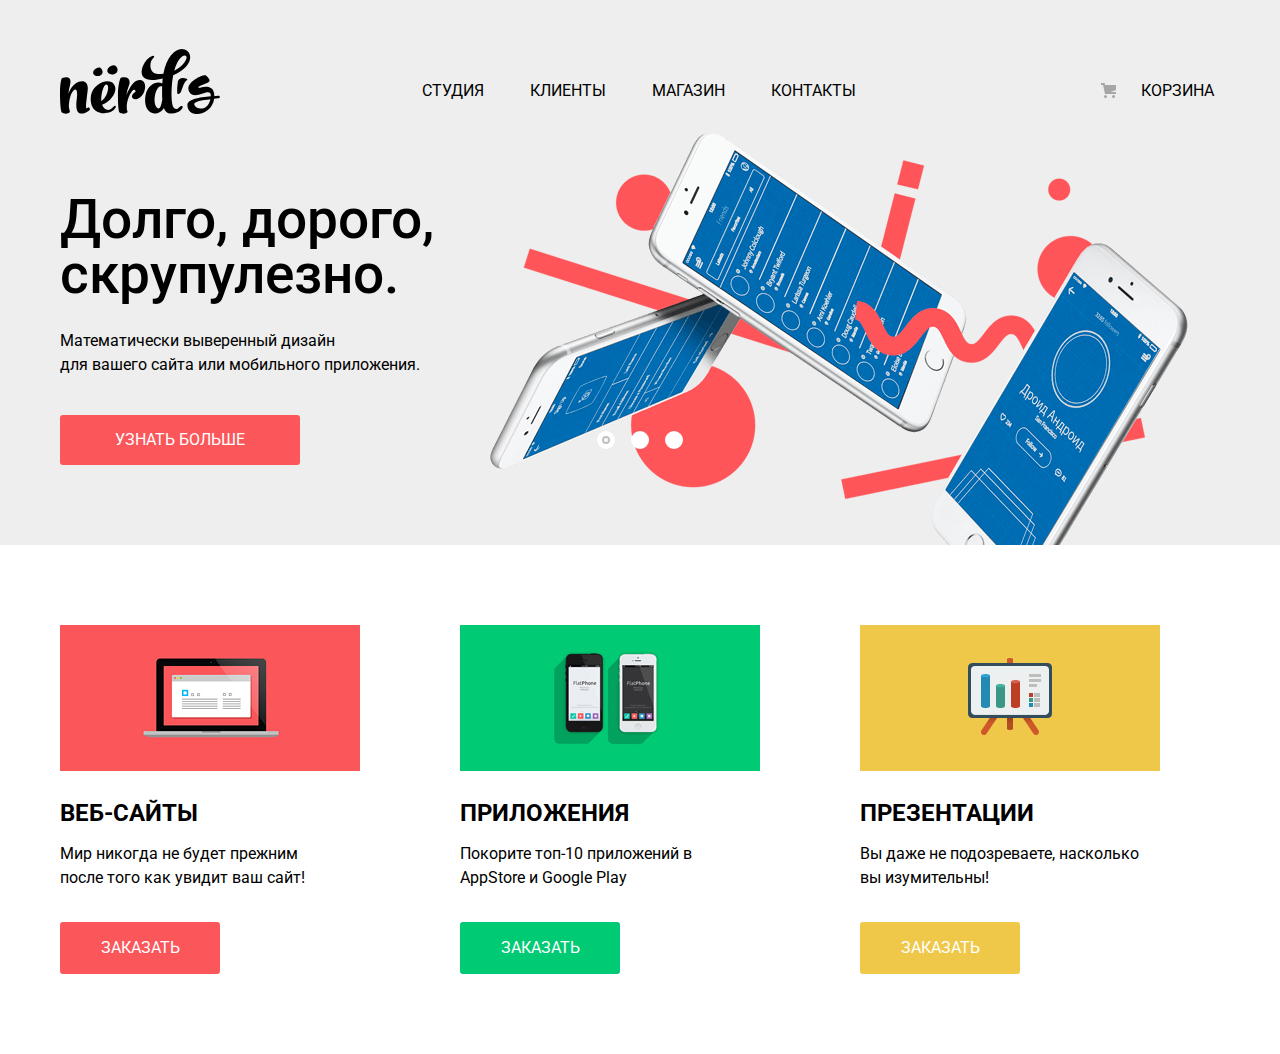
==== index.html @ 3e9a41cf "Верстка главной страницы нердс + стилизация (навигация, слайдер, сервисы) + сразу прогон по ПП" ====
<!DOCTYPE html>
<html lang="ru">
<head>
	<meta charset="utf-8">
	<title>HTML Academy: Нёрдс</title>
	<!-- Подключение шрифтов -->
	<link href="https://fonts.googleapis.com/css?family=Roboto:400,500&amp;subset=cyrillic" rel="stylesheet">
	<!-- Подключение Normalize.css -->
	<link rel="stylesheet" href="css/normalize.css">
	<!-- Подключение собственных стилей -->
	<link rel="stylesheet" href="css/style.css">
</head>
<body>
	<header class="main-header">
		<nav class="header-wrapper wrapper-content">
			<a class="header-logo-nav">
				<img src="img/nerds-logo.svg" width="160" height="67" alt="Логотип дизайн-студии Nёrd's">
			</a>
			<ul class="header-site-nav">
				<li><a href="#">Студия</a></li>
				<li><a href="#">Клиенты</a></li>
				<li><a href="catalog.html">Магазин</a></li>
				<li><a href="#">Контакты</a></li>
			</ul>
			<ul class="header-user-nav">
				<li class="cart"><a href="#">Корзина</a></li>
			</ul>
		</nav>
	</header>
	<section class="slider">
		<div class="wrapper-content">
			<h2 class="visually-hidden">Преимущества</h2>
			<input class="visually-hidden" type="radio" id="product-1" name="toggle" checked>
			<input class="visually-hidden" type="radio" id="product-2" name="toggle">
			<input class="visually-hidden" type="radio" id="product-3" name="toggle">
			<div class="slider-controls">
				<label class="slider-controls-item slider-controls-item--1" for="product-1">Первый</label>
				<label class="slider-controls-item slider-controls-item--2" for="product-2">Второй</label>
				<label class="slider-controls-item slider-controls-item--3" for="product-3">Третий</label>
			</div>
			<ul class="slider-list">
				<li class="slider-item">
					<h3>Долго, дорого,<br> скрупулезно.</h3>
					<p>Математически выверенный дизайн<br> для вашего сайта или мобильного приложения.</p>
					<a class="slider-item-button button" href="#">Узнать больше</a>
				</li>
				<li class="slider-item">
					<h3>Любим математику как никто другой</h3>
					<p>Никакого креатива, только математические формулы для расчета идеальных пропорций.</p>
					<a class="slider-item-button button" href="#">Узнать больше</a>
				</li>
				<li class="slider-item">
					<h3>Только ночь,<br> только хардкор</h3>
					<p>Работать днем, как все? Мы против этого.<br> Ближе к полуночи работа только начинается.</p>
					<a class="slider-item-button button" href="#">Узнать больше</a>
				</li>
			</ul>  
		</div>
	</section>
	<main>
		<div class="wrapper-content">
			<section class="service">
				<h2 class="visually-hidden">Услуги</h2>
				<ul class="service-item">
					<li>
						<img src="img/service/web-site.png" width="300" height="146" alt="Веб-сайты">
						<h3>Веб-сайты</h3>
						<p>Мир никогда не будет прежним после того как увидит ваш сайт!</p>
						<a href="#" class="button service-item-button pink">Заказать</a>
					</li>
					<li>
						<img src="img/service/applications.png" width="300" height="146" alt="Приложения">
						<h3>Приложения</h3>
						<p>Покорите топ-10 приложений в AppStore и Google Play</p>
						<a href="#" class="button service-item-button green">Заказать</a>
					</li>
					<li>
						<img src="img/service/presentations.png" width="300" height="146" alt="Презентации">
						<h3>Презентации</h3>
						<p>Вы даже не подозреваете, насколько вы изумительны!</p>
						<a href="#" class="button service-item-button yellow">Заказать</a>
					</li>
				</ul>
			</section>
		</div>

	</main>

	<script src="js/script.js"></script>
</body>
</html>
---- css/style.css ----
body{
    font-family: Roboto, Arial, sans-serif;
    font-size: 16px;
    font-weight: 400;
    line-height: 24px;

    min-width: 1200px;
    margin: 0;
    padding: 0;

    color: #000;
}
a{
    text-decoration: none;
}
.wrapper-content{
    box-sizing: border-box;
    width: 1200px;
    margin: 0 auto;
    padding: 0 20px;
}
.visually-hidden{
    position: absolute;

    clip: rect(0, 0, 0, 0);

    width: 1px;
    height: 1px;
}
/**************************/
/*********HEADER***********/
/**************************/
.main-header{
    height: 114px;

    background-color: #eee;
}
.header-wrapper{
    display: flex;
}
.header-logo-nav{
    margin-top: 48px;
    margin-right: 202px;
}
.header-site-nav{
    line-height: 30px;

    display: flex;

    margin-top: 76px;
    margin-right: 245px;
    margin-bottom: 0;
    padding: 0;

    list-style: none;

    text-transform: uppercase;

    justify-content: start;
    flex-wrap: wrap;
}
.header-site-nav li{
    margin-left: 46px;
}
.header-site-nav li:first-child{
    margin-left: 0;
}

.header-user-nav{
    line-height: 30px;

    margin-top: 76px;
    margin-bottom: 0;
    padding: 0;

    list-style: none;

    text-transform: uppercase;
}
.header-user-nav li{
    position: relative;

    padding-left: 40px;
}

.header-user-nav li::before{
    position: absolute;
    top: 7px;
    left: 0;

    width: 15px;
    height: 15px;

    content: '';

    background-image: url('../img/icon/cart-icon.svg');
    background-repeat: no-repeat;
    background-position: 0 0;
}
.header-site-nav a,
.header-user-nav a {
    display: inline-block;
    padding-top: 0;
    padding-bottom: 4px;
    vertical-align: top;
    color: #000000;
}

.header-site-nav a:hover,
.header-site-nav a:focus,
.header-user-nav a:hover,
.header-user-nav a:focus {
    color: #FB565A;
}

.header-site-nav a:active,
.header-user-nav a:active {
    color: rgba(0, 0, 0, 0.3);
}

/**************************/
/*********SLIDER***********/
/**************************/
.slider{
    position: relative;

    background-color: #eee;
}

.slider-controls{
    font-size: 0;

    position: absolute;
    z-index: 100;
    bottom: 104px;
    left: 50%;

    width: 160px;
    height: 18px;

    transform: translateX(-50%);
    text-align: center;
}

.slider-controls label{
    position: relative;

    display: inline-block;

    width: 18px;
    height: 18px;
    padding: 8px;

    cursor: pointer;

    border-radius: 50%;
}

.slider-controls label::after{
    position: absolute;
    z-index: 1;
    top: 8px;
    left: 8px;

    width: 18px;
    height: 18px;

    content: '';

    border-radius: 50%;
    background: #fff;
}

.slider-list{
    margin: 0;
    padding: 0;

    list-style: none;
}

.slider-item{
    display: none;

    padding: 78px 0 80px 0;
}

.slider-item:nth-child(1){
    background-image: url('../img/slider/slide1.png');
    background-repeat: no-repeat;
    background-position: 93% 18px;
}

.slider-item:nth-child(2){
    background-image: url('../img/slider/slide2.png');
    background-repeat: no-repeat;
    background-position: 100% 0;
}

.slider-item:nth-child(3){
    background-image: url('../img/slider/slide3.png');
    background-repeat: no-repeat;
    background-position: 100% 20px;
}

#product-1:checked ~ .slider-list .slider-item:nth-child(1){
    display: block;
}

#product-2:checked ~ .slider-list .slider-item:nth-child(2){
    display: block;
}

#product-3:checked ~ .slider-list .slider-item:nth-child(3){
    display: block;
}

#product-1:checked ~ .slider-controls .slider-controls-item--1::before,
#product-2:checked ~ .slider-controls .slider-controls-item--2::before,
#product-3:checked ~ .slider-controls .slider-controls-item--3::before{
    position: absolute;
    z-index: 2;
    top: 50%;
    left: 50%;

    width: 4px;
    height: 4px;
    margin: -4px;

    content: '';

    border: 2px solid #c1c1c1;
    border-radius: 50%;
    background-color: inherit;
}

.slider-item h3{
    font-size: 55px;
    font-weight: 500;
    line-height: 55px;

    max-width: 600px;
    margin: 0;
    margin-bottom: 27px;
}

.slider-item p{
    max-width: 430px;
    margin: 0;
    margin-bottom: 38px;
}

.button{
    font-size: 16px;
    line-height: 18px;

    display: block;

    width: 240px;
    padding: 16px 0;

    text-align: center;
    text-decoration: none;
    text-transform: uppercase;

    color: #fff;
    border: none;
    border-radius: 3px;
    background-color: #fb565a;
}

.button:hover,
.button:focus{
    background-color: #e74246;
}

.button:active{
    color: rgba(255, 255, 255, 0.3);
    background-color: #d7373b;
    box-shadow: 0 3px rgba(0, 0, 0, 0.1) inset;
}
/**************************/
/**********MAIN************/
/**************************/

/*service*/
.service,
.service-item{
    display: flex;

    justify-content: space-between;
    flex-wrap: wrap;
}
.service{
    margin-top: 80px;
    padding-right: 60px;
    padding-bottom: 80px;
}

.service-item{
    width: 100%;
    margin: 0;
    padding: 0;

    list-style: none;
}
.service-item li{
    flex-basis: 300px;
}

.service-item h3,
.service-item p{
    margin: 0;
}

.service-item img{
    padding-bottom: 22px;
}

.service-item h3{
    font-size: 24px;
    font-weight: bold;
    font-style: normal;
    font-stretch: normal;
    line-height: 26px;

    padding-bottom: 16px;

    letter-spacing: normal;
    text-transform: uppercase;
}

.service-item p{
    width: 280px;
    padding-bottom: 32px;
}
.service-item-button{
    width: 160px;
    padding-top: 17px;
    padding-bottom: 17px;

    color: #fff;
}

.pink{
    background-color: #fb565a;
}

.pink:hover,
.pink:focus{
    background-color: #e74246;
}

.pink:active{
    color: rgba(255, 255, 255, 0.3);
    background-color: #d7373b;
    -webkit-box-shadow: inset 0 3px 0 0 rgba(0, 1, 1, 0.1);
    box-shadow: inset 0 3px 0 0 rgba(0, 1, 1, 0.1);
}

.green{
    background-color: #00ca74;
}

.green:hover,
.green:focus{
    background-color: #00bc6c;
}

.green:active{
    color: rgba(255, 255, 255, 0.3);
    background-color: #00aa62;
    -webkit-box-shadow: inset 0 3px 0 0 rgba(0, 1, 1, 0.1);
    box-shadow: inset 0 3px 0 0 rgba(0, 1, 1, 0.1);
}

.yellow{
    background-color: #efc84a;
}

.yellow:hover,
.yellow:focus{
    background-color: #eab534;
}

.yellow:active{
    color: rgba(255, 255, 255, 0.3);
    background-color: #e5a722;
    -webkit-box-shadow: inset 0 3px 0 0 rgba(0, 1, 1, 0.1);
    box-shadow: inset 0 3px 0 0 rgba(0, 1, 1, 0.1);
}
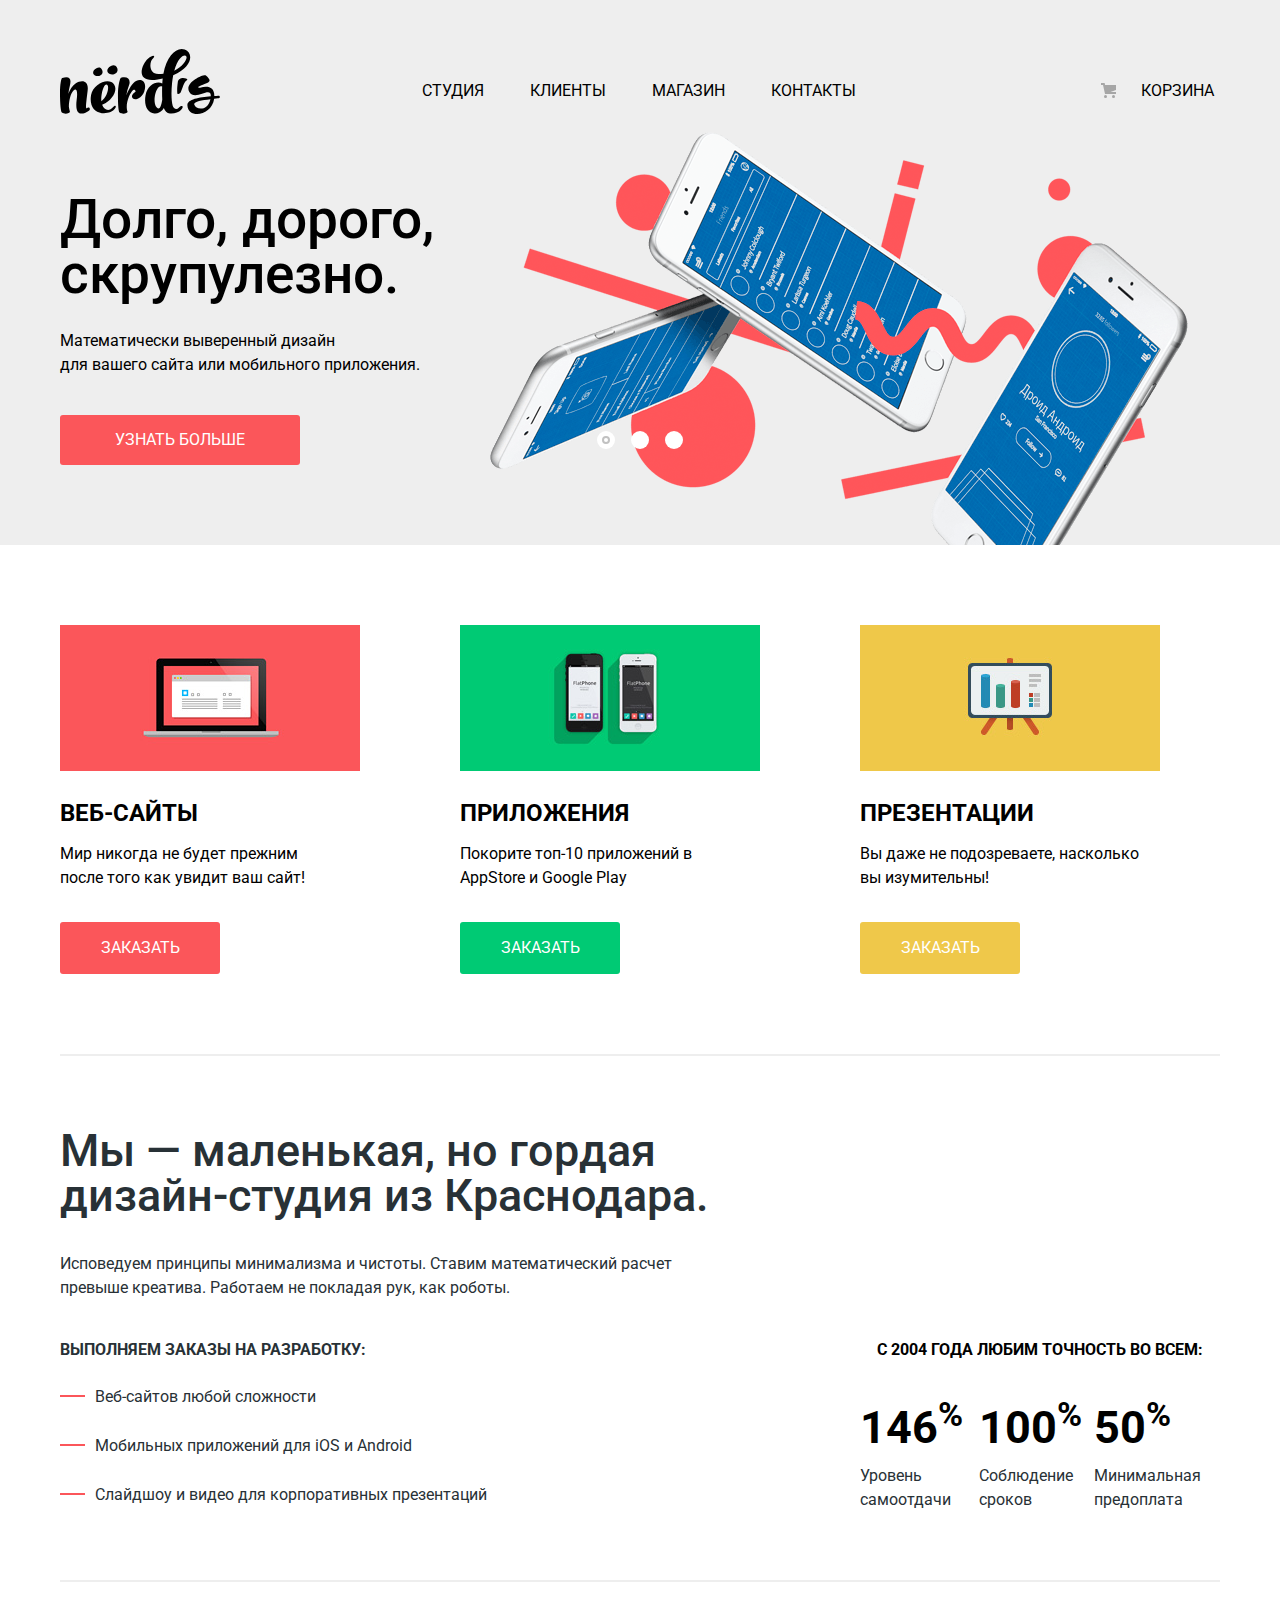
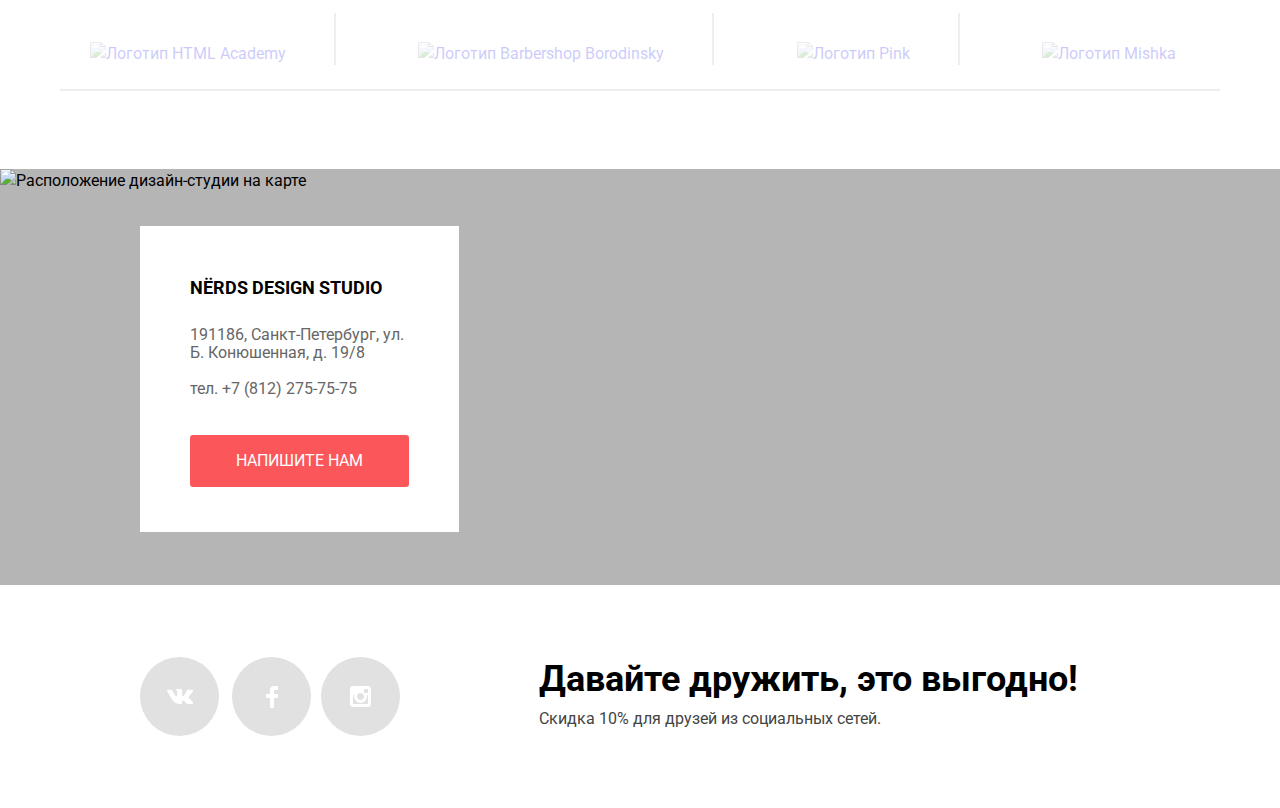
==== commit c5386f6f: "footer + modal + прогнал через ПП" ====
--- a/index.html
+++ b/index.html
@@ -83,9 +83,107 @@
 				</ul>
 			</section>
 		</div>
+		<div class="wrapper-content">
+			<section class="company">
+				<div class="company-description">
+					<p class="company-description-title">Мы — маленькая, но гордая дизайн-студия из Краснодара.</p>
+					<p class="company-description-text">
+						Исповедуем принципы минимализма и чистоты. Ставим математический расчет
+						превыше креатива. Работаем не покладая рук, как роботы.
+					</p>
+					<p class="company-description-title-list">Выполняем заказы на разработку:</p>
+					<ul>
+						<li>Веб-сайтов любой сложности</li>
+						<li>Мобильных приложений для iOS и Android</li>
+						<li>Слайдшоу и видео для корпоративных презентаций</li>
+					</ul>
+				</div>
+				<div class="company-facts">
+					<p>с 2004 года Любим точность во всем:</p>
+					<ul>
+						<li><span>146<sup>%</sup></span>Уровень самоотдачи</li>
+						<li><span>100<sup>%</sup></span>Соблюдение сроков</li>
+						<li><span>50<sup>%</sup></span>Минимальная предоплата</li>
+					</ul>
+				</div>
+			</section>
+		</div>
+		<div class="wrapper-content">
+			<section class="brands">
+				<ul class="brands-list">
+					<li class="brands-item">
+						<a href="https://htmlacademy.ru/intensive/htmlcss">
+							<img src="img/logo/html-academy.png" width="199" height="68" alt="Логотип HTML Academy">
+						</a>
+					</li>
+					<li class="brands-item">
+						<a href="#">
+							<img src="img/logo/barbershop.png" width="209" height="90" alt="Логотип Barbershop Borodinsky">
+						</a>
+					</li>
+					<li class="brands-item">
+						<a href="#">
+							<img src="img/logo/pink.png" width="185" height="52" alt="Логотип Pink">
+						</a>
+					</li>
+					<li class="brands-item">
+						<a href="#">
+							<img src="img/logo/mishka.png" width="173" height="84" alt="Логотип Mishka">
+						</a>
+					</li>
+				</ul>
+			</section>
+		</div>
 
 	</main>
-
+	<footer class="footer">
+		<div class="map-wrapper">
+			<iframe src="https://yandex.ru/map-widget/v1/?um=constructor%3A0da719b83099ced85a7360a81502c2350b32536cdaef0779f9d6f8efe23a999d&amp;source=constructor"
+			width="1440" height="416"></iframe>
+			<img src="img/map.jpg" width="1440" height="416" alt="Расположение дизайн-студии на карте">
+			<section class="map-container">
+				<div class="map-address">
+					<b>NЁRDS DESIGN STUDIO</b>
+					<address>
+						191186, Санкт-Петербург, ул. Б. Конюшенная, д. 19/8
+						<p>тел. +7 (812) 275-75-75</p>
+					</address>
+					<a href="writeus.html" class="button writeus-button send-us-form-button send-us-popup-button">Напишите нам</a>
+				</div>
+			</section>
+		</div>
+		<div class="footer-social">
+			<ul>
+				<li><a class="vk-icon" href="#" aria-label="Вконтакте"></a></li>
+				<li><a class="fb-icon" href="#" aria-label="Фейсбук"></a></li>
+				<li><a class="in-icon" href="#" aria-label="Инстаграм"></a></li>
+			</ul>
+			<div class="footer-discount">
+				<b>Давайте дружить, это выгодно!</b>
+				<span>Скидка 10% для друзей из социальных сетей.</span>
+			</div>
+		</div>
+	</footer>
+	<section class="modal">
+		<h2>Напишите нам</h2>
+		<form class="send-us-form" action="https://echo.htmlacademy.ru" method="post">
+			<p class="send-us-name">
+				<label for="send-us-name">Ваше имя:</label>
+				<input id="send-us-name" type="text" name="send-us-name" placeholder="Имя Фамилия">
+			</p>
+			<p class="send-us-email">
+				<label for="send-us-email">Ваш e-mail:</label>
+				<input id="send-us-email" type="email" name="send-us-email"
+				placeholder="email@example.com">
+			</p>
+			<p class="send-us-text">
+				<label for="send-us-text">Текст письма:</label>
+				<textarea id="send-us-text" name="send-us-text" placeholder="В свободной форме" rows="5"></textarea>
+			</p>
+			<button type="submit" class="button send-us-form-button">Отправить</button>
+		</form>
+		<button class="modal-close" type="button">Закрыть</button>
+	</section>
 	<script src="js/script.js"></script>
 </body>
 </html>
--- a/css/style.css
+++ b/css/style.css
@@ -388,3 +388,582 @@
     -webkit-box-shadow: inset 0 3px 0 0 rgba(0, 1, 1, 0.1);
     box-shadow: inset 0 3px 0 0 rgba(0, 1, 1, 0.1);
 }
+
+/*COMPANY*/
+.company{
+    border-top: 2px solid #eee;
+    display: flex;
+    margin-bottom: 45px;
+}
+.company-description{
+    flex-basis: 660px;
+    flex-grow: 1;
+    padding-right: 150px;
+    font-weight: 400;
+    line-height: 24px;
+    color: #283136;
+}
+.company-description-title{
+    margin-top: 72px;
+    margin-bottom: 34px;
+    font-size: 45px;
+    font-weight: 500;
+    line-height: 45px;
+}
+.company-description-text{
+    margin-bottom: 22px;
+}
+.company-description-title-list{
+    display: inline-block;
+    margin-bottom: 20px;
+    font-weight: 700;
+    vertical-align: top;
+    text-transform: uppercase;
+}
+
+.company-description ul{
+    margin: 3px;
+    padding: 0;
+    list-style: none;
+}
+
+.company-description li{
+    position: relative;
+    padding-bottom: 25px;
+    padding-left: 32px;
+    padding-right: 0;
+}
+.company-description li:before{
+    position: absolute;
+    content: "";
+    top: 10px;
+    left: -3px;
+    width: 25px;
+    height: 2px;
+    background-color: #fb565a;
+}
+
+.company-facts p{
+    margin: 0;
+    text-transform: uppercase;
+    font-weight: 700;
+    line-height: 24px;
+    text-align: center;
+}
+.company-facts ul{
+    display: flex;
+    justify-content: space-between;
+    margin-top: 11px;
+    padding: 0;
+    list-style: none;
+    color: #283136;
+}
+.company-facts li{
+    margin-top: 43px;
+    font-weight: 400;
+}
+.company-facts span{
+    display: inline-block;
+    margin-bottom: 24px;
+    font-size: 45px;
+    font-weight: 700;
+    vertical-align: top;
+    color: #000;
+}
+.company-facts{
+    flex-basis: 365px;
+    background-image: url(../img/facts.png);
+    background-repeat: no-repeat;
+    background-position: 10% 37px;
+    padding-top: 282px;
+}
+
+/*BRANDS*/
+.brands{
+    padding-top: 60px;
+    padding-bottom: 23px;
+    margin-bottom: 78px;
+    border-top: 2px solid #eee;
+    border-bottom: 2px solid #eee;
+}
+.brands-list{
+    display: flex;
+    flex-wrap: wrap;
+    margin: 0;
+    padding: 0;
+    list-style: none;
+    justify-content: space-between;
+    margin-left: 30px;
+    margin-right: 44px;
+}
+.brands-item{
+    position: relative;
+}
+.brands-item:after{
+    position: absolute;
+    top: -30px;
+    bottom: 0;
+    right: -50px;
+    margin-top: auto;
+    margin-bottom: auto;
+    content: "";
+    width: 2px;
+    height: 52px;
+    background-color: #eee;
+}
+.brands-item:last-child:after{
+    height: 0;
+    width: 0;
+}
+.brands-item img{
+    opacity: 0.2;
+}
+.brands-item img:hover{
+    opacity: 1;
+}
+
+/**************************/
+/*********FOOTER***********/
+/**************************/
+/*map*/
+.map-wrapper {
+    position: relative;
+    display: flex;
+    height: 416px;
+    justify-content: center;
+    background-color: #b5b5b5;
+}
+
+.map-wrapper img {
+    position: absolute;
+    top: 0;
+    left: 0;
+    z-index: 10;
+    width: 100%;
+    height: 416px;
+    min-width: 1200px;
+    margin: 0 auto;
+}
+
+.map-wrapper iframe {
+    z-index: 20;
+    width: 100%;
+    min-width: 1200px;
+    border: none;
+}
+
+.map-container {
+    position: absolute;
+    top: 2px;
+    left: 140px;
+    right: 0;
+    z-index: 30;
+}
+
+.map-address {
+    box-sizing: border-box;
+    width: 319px;
+    padding-top: 47px;
+    padding-bottom: 45px;
+    padding-left: 50px;
+    padding-right: 50px;
+    margin-top: 55px;
+    background-color: #ffffff;
+    line-height: 18px;
+}
+
+.map-address b {
+    display: inline-block;
+    margin-bottom: 23px;
+    font-size: 18px;
+    font-weight: 700;
+    vertical-align: top;
+    line-height: 30px;
+}
+
+.map-address address {
+    padding-right: 5px;
+    font-weight: 400;
+    font-style: normal;
+    color: #666666;
+    margin-bottom: 37px;
+}
+
+.map-address p {
+    margin-top: 18px;
+    font-weight: 400;
+    font-style: normal;
+    color: #666666;
+}
+
+.writeus-button {
+    width: 219px;
+}
+
+.map-wrapper {
+    align-items: center;
+}
+/*social*/
+.footer-social {
+    display: flex;
+    margin: 72px auto;
+    margin-left: 140px;
+}
+
+.footer-social a {
+    position: relative;
+    display: inline-block;
+    width: 79px;
+    height: 79px;
+    vertical-align: top;
+    background-color: #e1e1e1;
+    border-radius: 50%;
+}
+
+.footer-social ul {
+    display: flex;
+    flex-wrap: wrap;
+    width: 399px;
+    margin: 0;
+    padding: 0;
+    list-style: none;
+}
+
+.footer-social li:nth-child(2) {
+    margin-left: 13px;
+}
+
+.footer-social li:nth-child(3) {
+    margin-left: 10px;
+}
+
+.footer-social a::after {
+    position: absolute;
+    content: "";
+    top: 0;
+    bottom: 0;
+    left: 0;
+    right: 0;
+    margin-top: auto;
+    margin-bottom: auto;
+    margin-right: auto;
+    margin-left: auto;
+    background-repeat: no-repeat;
+    background-position: 0 0;
+}
+
+.vk-icon::after {
+    width: 26px;
+    height: 15px;
+    background-image: url("../img/social/vk-icon.svg");
+}
+
+.fb-icon::after {
+    width: 12px;
+    height: 22px;
+    background-image: url("../img/social/fb-icon.svg");
+}
+
+.in-icon::after {
+    width: 21px;
+    height: 21px;
+    background-image: url("../img/social/in-icon.svg");
+}
+
+.footer-social a:hover,
+.footer-social a:focus {
+    background-color: #e74246;
+}
+
+.footer-social a:active {
+    -webkit-box-shadow: inset 0px 3px 0 0 rgba(0, 1, 1, 0.1);
+    box-shadow: inset 0px 3px 0 0 rgba(0, 1, 1, 0.1);
+    background-color: #d7373b;
+}
+
+.vk-icon:active::after,
+.fb-icon:active::after,
+.in-icon:active::after {
+    opacity: 0.3;
+}
+
+.footer-discount {
+    -webkit-box-flex: 1;
+    -ms-flex-positive: 1;
+    flex-grow: 1;
+}
+
+.footer-discount b {
+    display: block;
+    margin-top: 4px;
+    margin-bottom: 10px;
+    font-weight: 700;
+    font-size: 36px;
+    line-height: 36px;
+}
+
+.footer-discount span {
+    font-weight: 400;
+    line-height: 22px;
+    color: #444444;
+}
+
+
+
+
+
+
+/**************************/
+/*********MODAL***********/
+/**************************/
+@-webkit-keyframes bounce {
+    0% {
+        -webkit-transform: translateY(-2000px);
+        transform: translateY(-2000px);
+    }
+
+    70% {
+        -webkit-transform: translateY(30px);
+        transform: translateY(30px);
+    }
+
+    90% {
+        -webkit-transform: translateY(-10px);
+        transform: translateY(-10px);
+    }
+
+    100% {
+        -webkit-transform: translateY(0);
+        transform: translateY(0);
+    }
+}
+
+@keyframes bounce {
+    0% {
+        -webkit-transform: translateY(-2000px);
+        transform: translateY(-2000px);
+    }
+
+    70% {
+        -webkit-transform: translateY(30px);
+        transform: translateY(30px);
+    }
+
+    90% {
+        -webkit-transform: translateY(-10px);
+        transform: translateY(-10px);
+    }
+
+    100% {
+        -webkit-transform: translateY(0);
+        transform: translateY(0);
+    }
+}
+
+@-webkit-keyframes shake {
+    0%,
+    100% {
+        -webkit-transform: translateX(0);
+        transform: translateX(0);
+    }
+
+    10%,
+    30%,
+    50%,
+    70%,
+    90% {
+        -webkit-transform: translateX(-10px);
+        transform: translateX(-10px);
+    }
+
+    20%,
+    40%,
+    60%,
+    80% {
+        -webkit-transform: translateX(10px);
+        transform: translateX(10px);
+    }
+}
+
+@keyframes shake {
+    0%,
+    100% {
+        -webkit-transform: translateX(0);
+        transform: translateX(0);
+    }
+
+    10%,
+    30%,
+    50%,
+    70%,
+    90% {
+        -webkit-transform: translateX(-10px);
+        transform: translateX(-10px);
+    }
+
+    20%,
+    40%,
+    60%,
+    80% {
+        -webkit-transform: translateX(10px);
+        transform: translateX(10px);
+    }
+}
+
+.modal {
+    display: none;
+    -webkit-box-sizing: border-box;
+    box-sizing: border-box;
+    position: fixed;
+    bottom: 178px;
+    left: 50%;
+    width: 960px;
+    z-index: 50;
+    margin-left: -480px;
+    padding-top: 68px;
+    padding-bottom: 83px;
+    padding-left: 98px;
+    padding-right: 90px;
+    background-color: #ffffff;
+    -webkit-box-shadow: 0 20px 40px 0 #5E5E5E;
+    box-shadow: 0 20px 40px 0 #5E5E5E;
+}
+
+.modal-show {
+    display: block;
+    -webkit-animation: bounce 0.6s;
+    animation: bounce 0.6s;
+}
+
+.modal-error {
+    -webkit-animation: shake 0.6s;
+    animation: shake 0.6s;
+}
+
+.modal h2 {
+    margin-top: 0;
+    margin-bottom: 25px;
+    font-size: 45px;
+    font-weight: 500;
+    line-height: 45px;
+}
+
+.modal-close {
+    position: absolute;
+    top: 79px;
+    right: 90px;
+    width: 21px;
+    height: 21px;
+    font-size: 0;
+    border: 0;
+    cursor: pointer;
+    outline: none;
+    background-image: url("../img/button-close.svg");
+    opacity: 0.3;
+    background-color: transparent;
+}
+
+.modal-close:hover,
+.modal-close:focus {
+    opacity: 1;
+}
+
+.modal-close:active {
+    opacity: 0.1;
+}
+
+.send-us-form input[type="text"],
+.send-us-form input[type="email"],
+.send-us-form textarea {
+    color: #444444;
+    border: 2px solid #D7DCDE;
+    outline: none;
+}
+
+.send-us-form input[type="text"],
+.send-us-form input[type="email"] {
+    -webkit-box-sizing: border-box;
+    box-sizing: border-box;
+    width: 360px;
+    padding-top: 13px;
+    padding-bottom: 13px;
+    padding-left: 15px;
+}
+
+.send-us-form textarea {
+    -webkit-box-sizing: border-box;
+    box-sizing: border-box;
+    width: 760px;
+    padding-top: 11px;
+    padding-bottom: 13px;
+    padding-left: 15px;
+}
+
+.send-us-form input[type="text"]:hover,
+.send-us-form input[type="email"]:hover,
+.send-us-form textarea:hover {
+    outline: none;
+    border: 2px solid #B4B9BB;
+}
+
+.send-us-form input[type="text"]:focus,
+.send-us-form input[type="email"]:focus,
+.send-us-form textarea:focus {
+    color: #000000;
+    border: 2px solid #000000;
+}
+
+.send-us-form input::-webkit-input-placeholder,
+.send-us-form textarea::-webkit-input-placeholder {
+    font-weight: 400;
+    opacity: 1;
+}
+
+.send-us-form input:-ms-input-placeholder,
+.send-us-form textarea:-ms-input-placeholder {
+    font-weight: 400;
+    opacity: 1;
+}
+
+.send-us-form input::-ms-input-placeholder,
+.send-us-form textarea::-ms-input-placeholder {
+    font-weight: 400;
+    opacity: 1;
+}
+
+.send-us-form input::placeholder,
+.send-us-form textarea::placeholder {
+    font-weight: 400;
+    opacity: 1;
+}
+
+.send-us-form input[type="email"]:invalid {
+    color: #E74246;
+    border-color: #E74246;
+}
+
+.send-us-form-button {
+    width: 260px;
+    margin-top: 25px;
+    padding-top: 17px;
+    padding-bottom: 17px;
+    color: #FFFFFF;
+    background-color: #FB565A;
+}
+
+.send-us-popup-button {
+    margin-top: 36px;
+    width: 219px;
+}
+
+.send-us-form-button:hover,
+.send-us-form-button:focus {
+    background-color: #E74246;
+}
+
+.send-us-form-button:active {
+    color: rgba(255, 255, 255, 0.3);
+    background-color: #D7373B;
+    -webkit-box-shadow: inset 0 3px 0 0 rgba(0, 1, 1, 0.1);
+    box-shadow: inset 0 3px 0 0 rgba(0, 1, 1, 0.1);
+}
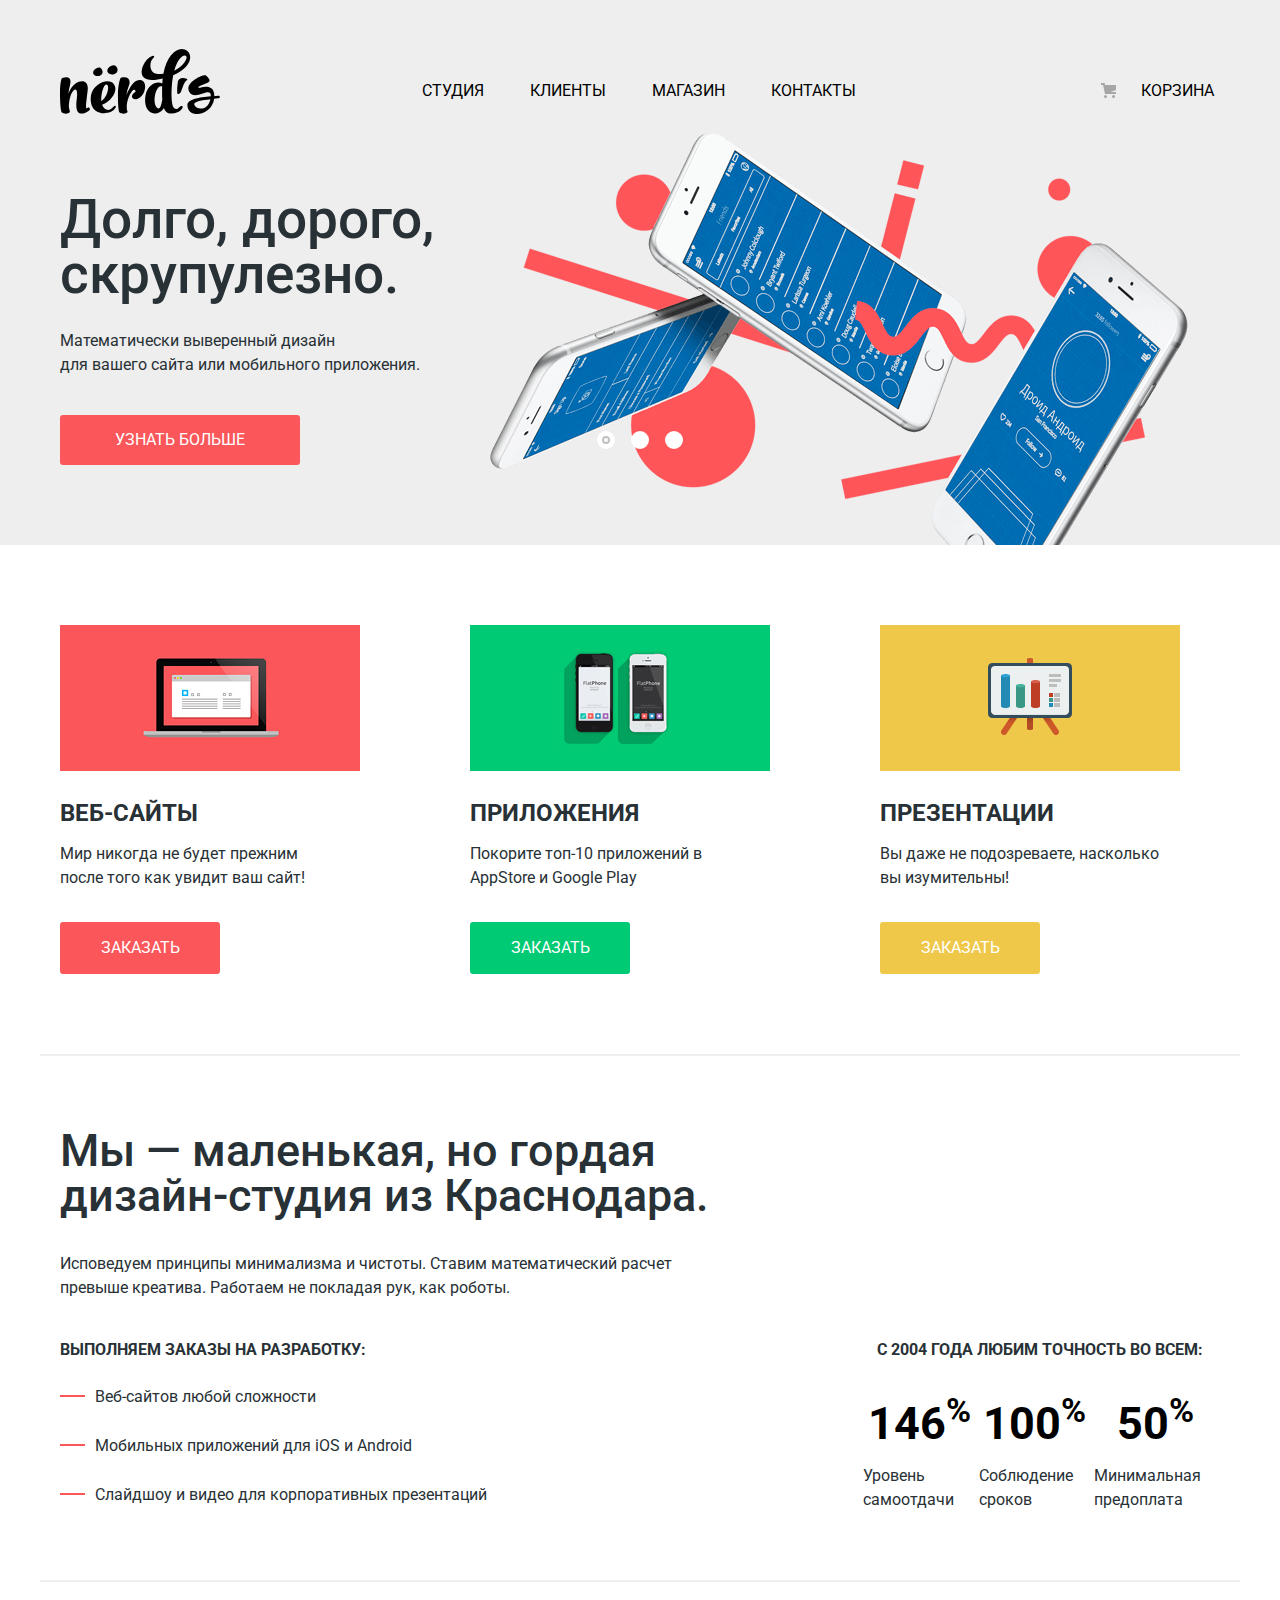
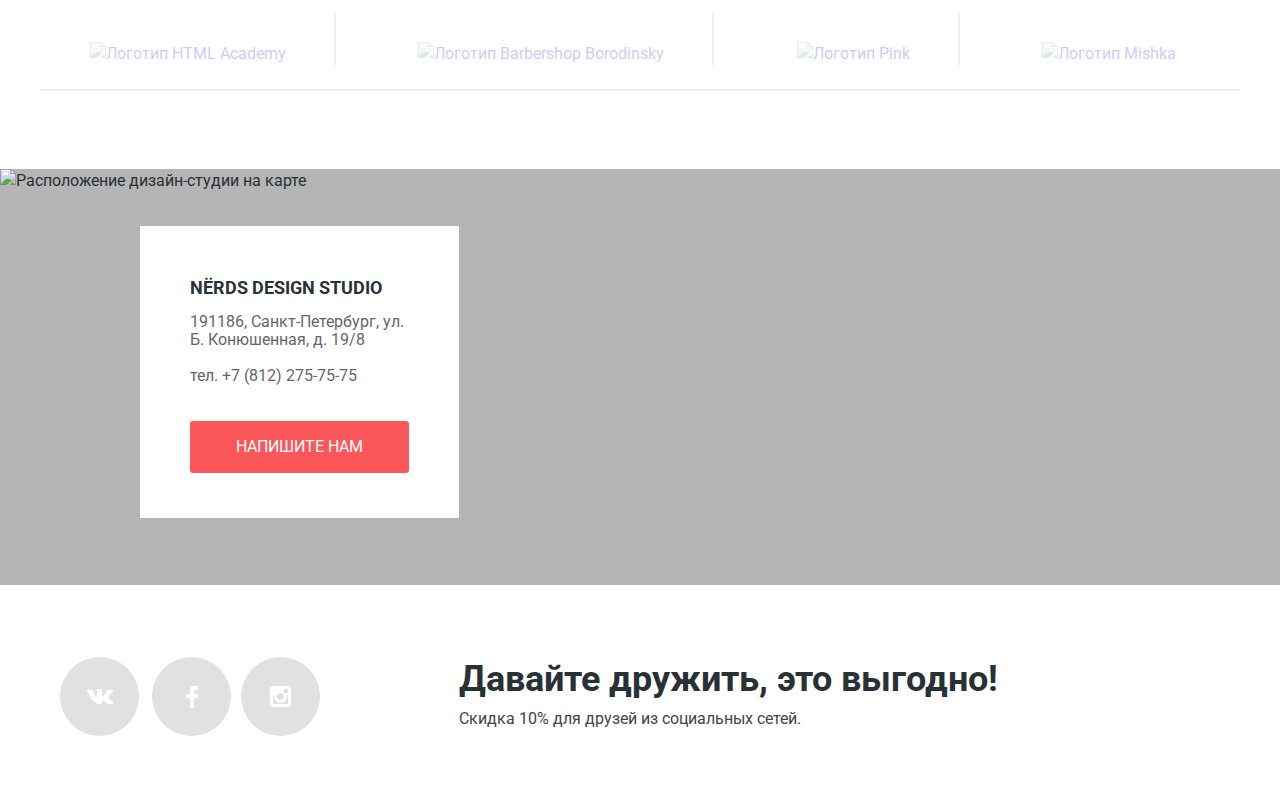
==== commit 01f8ed2d: "исправил, минимизировал, валидатором прогнал" ====
--- a/index.html
+++ b/index.html
@@ -8,7 +8,7 @@
 	<!-- Подключение Normalize.css -->
 	<link rel="stylesheet" href="css/normalize.css">
 	<!-- Подключение собственных стилей -->
-	<link rel="stylesheet" href="css/style.css">
+	<link rel="stylesheet" href="css/style.min.css">
 </head>
 <body>
 	<header class="main-header">
@@ -17,141 +17,148 @@
 				<img src="img/nerds-logo.svg" width="160" height="67" alt="Логотип дизайн-студии Nёrd's">
 			</a>
 			<ul class="header-site-nav">
-				<li><a href="#">Студия</a></li>
-				<li><a href="#">Клиенты</a></li>
-				<li><a href="catalog.html">Магазин</a></li>
-				<li><a href="#">Контакты</a></li>
+				<li><a class="header-site-nav-link" href="#">Студия</a></li>
+				<li><a class="header-site-nav-link" href="#">Клиенты</a></li>
+				<li><a class="header-site-nav-link" href="catalog.html">Магазин</a></li>
+				<li><a class="header-site-nav-link" href="#">Контакты</a></li>
 			</ul>
-			<ul class="header-user-nav">
-				<li class="cart"><a href="#">Корзина</a></li>
+			<ul class="header-cart-nav">
+				<li class="cart"><a class="header-cart-nav-link" href="#">Корзина</a></li>
 			</ul>
 		</nav>
 	</header>
-	<section class="slider">
-		<div class="wrapper-content">
-			<h2 class="visually-hidden">Преимущества</h2>
-			<input class="visually-hidden" type="radio" id="product-1" name="toggle" checked>
-			<input class="visually-hidden" type="radio" id="product-2" name="toggle">
-			<input class="visually-hidden" type="radio" id="product-3" name="toggle">
-			<div class="slider-controls">
-				<label class="slider-controls-item slider-controls-item--1" for="product-1">Первый</label>
-				<label class="slider-controls-item slider-controls-item--2" for="product-2">Второй</label>
-				<label class="slider-controls-item slider-controls-item--3" for="product-3">Третий</label>
+	<main>
+		<section class="slider">
+			<div class="wrapper-content">
+				<h2 class="visually-hidden">Преимущества</h2>
+				<input class="visually-hidden" type="radio" id="product-1" name="toggle" checked>
+				<input class="visually-hidden" type="radio" id="product-2" name="toggle">
+				<input class="visually-hidden" type="radio" id="product-3" name="toggle">
+				<div class="slider-controls">
+					<label class="slider-controls-item slider-controls-item--1" for="product-1">Первый</label>
+					<label class="slider-controls-item slider-controls-item--2" for="product-2">Второй</label>
+					<label class="slider-controls-item slider-controls-item--3" for="product-3">Третий</label>
+				</div>
+				<ul class="slider-list">
+					<li class="slider-item">
+						<h3>Долго, дорого,<br> скрупулезно.</h3>
+						<p>Математически выверенный дизайн<br> для вашего сайта или мобильного приложения.</p>
+						<a class="slider-item-button button" href="#">Узнать больше</a>
+					</li>
+					<li class="slider-item">
+						<h3>Любим математику как никто другой</h3>
+						<p>Никакого креатива, только математические формулы для расчета идеальных пропорций.</p>
+						<a class="slider-item-button button" href="#">Узнать больше</a>
+					</li>
+					<li class="slider-item">
+						<h3>Только ночь,<br> только хардкор</h3>
+						<p>Работать днем, как все? Мы против этого.<br> Ближе к полуночи работа только начинается.</p>
+						<a class="slider-item-button button" href="#">Узнать больше</a>
+					</li>
+				</ul>  
 			</div>
-			<ul class="slider-list">
-				<li class="slider-item">
-					<h3>Долго, дорого,<br> скрупулезно.</h3>
-					<p>Математически выверенный дизайн<br> для вашего сайта или мобильного приложения.</p>
-					<a class="slider-item-button button" href="#">Узнать больше</a>
+		</section>
+		<section class="service wrapper-content">
+			<h2 class="visually-hidden">Услуги</h2>
+			<ul class="service-item">
+				<li>
+					<img src="img/service/web-site.png" width="300" height="146" alt="Веб-сайты">
+					<h3>Веб-сайты</h3>
+					<p>Мир никогда не будет прежним после того как увидит ваш сайт!</p>
+					<a href="#" class="button service-item-button service-item-button-pink">Заказать</a>
 				</li>
-				<li class="slider-item">
-					<h3>Любим математику как никто другой</h3>
-					<p>Никакого креатива, только математические формулы для расчета идеальных пропорций.</p>
-					<a class="slider-item-button button" href="#">Узнать больше</a>
+				<li>
+					<img src="img/service/applications.png" width="300" height="146" alt="Приложения">
+					<h3>Приложения</h3>
+					<p>Покорите топ-10 приложений в AppStore и Google Play</p>
+					<a href="#" class="button service-item-button service-item-button-green">Заказать</a>
 				</li>
-				<li class="slider-item">
-					<h3>Только ночь,<br> только хардкор</h3>
-					<p>Работать днем, как все? Мы против этого.<br> Ближе к полуночи работа только начинается.</p>
-					<a class="slider-item-button button" href="#">Узнать больше</a>
+				<li>
+					<img src="img/service/presentations.png" width="300" height="146" alt="Презентации">
+					<h3>Презентации</h3>
+					<p>Вы даже не подозреваете, насколько вы изумительны!</p>
+					<a href="#" class="button service-item-button service-item-button-yellow">Заказать</a>
 				</li>
-			</ul>  
-		</div>
-	</section>
-	<main>
-		<div class="wrapper-content">
-			<section class="service">
-				<h2 class="visually-hidden">Услуги</h2>
-				<ul class="service-item">
-					<li>
-						<img src="img/service/web-site.png" width="300" height="146" alt="Веб-сайты">
-						<h3>Веб-сайты</h3>
-						<p>Мир никогда не будет прежним после того как увидит ваш сайт!</p>
-						<a href="#" class="button service-item-button pink">Заказать</a>
-					</li>
-					<li>
-						<img src="img/service/applications.png" width="300" height="146" alt="Приложения">
-						<h3>Приложения</h3>
-						<p>Покорите топ-10 приложений в AppStore и Google Play</p>
-						<a href="#" class="button service-item-button green">Заказать</a>
-					</li>
-					<li>
-						<img src="img/service/presentations.png" width="300" height="146" alt="Презентации">
-						<h3>Презентации</h3>
-						<p>Вы даже не подозреваете, насколько вы изумительны!</p>
-						<a href="#" class="button service-item-button yellow">Заказать</a>
-					</li>
+			</ul>
+		</section>
+		<section class="about wrapper-content">
+			<h2 class="visually-hidden">Уникальное предложение</h2>
+			<div class="about-description">
+				<p class="about-description-title">Мы — маленькая, но гордая дизайн-студия из Краснодара.</p>
+				<p class="about-description-text">
+					Исповедуем принципы минимализма и чистоты. Ставим математический расчет
+					превыше креатива. Работаем не покладая рук, как роботы.
+				</p>
+				<p class="about-description-title-list">Выполняем заказы на разработку:</p>
+				<ul>
+					<li>Веб-сайтов любой сложности</li>
+					<li>Мобильных приложений для iOS и Android</li>
+					<li>Слайдшоу и видео для корпоративных презентаций</li>
 				</ul>
-			</section>
-		</div>
-		<div class="wrapper-content">
-			<section class="company">
-				<div class="company-description">
-					<p class="company-description-title">Мы — маленькая, но гордая дизайн-студия из Краснодара.</p>
-					<p class="company-description-text">
-						Исповедуем принципы минимализма и чистоты. Ставим математический расчет
-						превыше креатива. Работаем не покладая рук, как роботы.
-					</p>
-					<p class="company-description-title-list">Выполняем заказы на разработку:</p>
-					<ul>
-						<li>Веб-сайтов любой сложности</li>
-						<li>Мобильных приложений для iOS и Android</li>
-						<li>Слайдшоу и видео для корпоративных презентаций</li>
-					</ul>
-				</div>
-				<div class="company-facts">
-					<p>с 2004 года Любим точность во всем:</p>
-					<ul>
-						<li><span>146<sup>%</sup></span>Уровень самоотдачи</li>
-						<li><span>100<sup>%</sup></span>Соблюдение сроков</li>
-						<li><span>50<sup>%</sup></span>Минимальная предоплата</li>
-					</ul>
-				</div>
-			</section>
-		</div>
-		<div class="wrapper-content">
-			<section class="brands">
-				<ul class="brands-list">
-					<li class="brands-item">
-						<a href="https://htmlacademy.ru/intensive/htmlcss">
-							<img src="img/logo/html-academy.png" width="199" height="68" alt="Логотип HTML Academy">
-						</a>
-					</li>
-					<li class="brands-item">
-						<a href="#">
-							<img src="img/logo/barbershop.png" width="209" height="90" alt="Логотип Barbershop Borodinsky">
-						</a>
-					</li>
-					<li class="brands-item">
-						<a href="#">
-							<img src="img/logo/pink.png" width="185" height="52" alt="Логотип Pink">
-						</a>
-					</li>
-					<li class="brands-item">
-						<a href="#">
-							<img src="img/logo/mishka.png" width="173" height="84" alt="Логотип Mishka">
-						</a>
-					</li>
-				</ul>
-			</section>
-		</div>
-
-	</main>
-	<footer class="footer">
+			</div>
+			<div class="about-facts">
+				<p>с 2004 года Любим точность во всем:</p>
+				<table class="table-specifications">
+					<thead>
+						<tr>
+							<th><span>146<sup>%</sup></span></th>
+							<th><span>100<sup>%</sup></span></th>
+							<th><span>50<sup>%</sup></span></th>
+						</tr>
+					</thead>
+					<tbody>
+						<tr>
+							<td>Уровень самоотдачи</td>
+							<td>Соблюдение сроков</td>
+							<td>Минимальная предоплата</td>
+						</tr>
+					</tbody>
+				</table>
+			</div>
+		</section>
+		<section class="brands wrapper-content">
+			<h2 class="visually-hidden">Наши клиенты</h2>
+			<ul class="brands-list">
+				<li class="brands-item">
+					<a href="https://htmlacademy.ru/intensive/htmlcss">
+						<img src="img/logo/html-academy.png" width="199" height="68" alt="Логотип HTML Academy">
+					</a>
+				</li>
+				<li class="brands-item">
+					<a href="#">
+						<img src="img/logo/barbershop.png" width="209" height="90" alt="Логотип Barbershop Borodinsky">
+					</a>
+				</li>
+				<li class="brands-item">
+					<a href="#">
+						<img src="img/logo/pink.png" width="185" height="52" alt="Логотип Pink">
+					</a>
+				</li>
+				<li class="brands-item">
+					<a href="#">
+						<img src="img/logo/mishka.png" width="173" height="84" alt="Логотип Mishka">
+					</a>
+				</li>
+			</ul>
+		</section>
 		<div class="map-wrapper">
 			<iframe src="https://yandex.ru/map-widget/v1/?um=constructor%3A0da719b83099ced85a7360a81502c2350b32536cdaef0779f9d6f8efe23a999d&amp;source=constructor"
 			width="1440" height="416"></iframe>
 			<img src="img/map.jpg" width="1440" height="416" alt="Расположение дизайн-студии на карте">
 			<section class="map-container">
+				<h2 class="visually-hidden">Наши контактные данные</h2>
 				<div class="map-address">
 					<b>NЁRDS DESIGN STUDIO</b>
-					<address>
+					<div class="address">
 						191186, Санкт-Петербург, ул. Б. Конюшенная, д. 19/8
-						<p>тел. +7 (812) 275-75-75</p>
-					</address>
+						<p class="address-phone"><a class="address-phone-link" href="tel.:78122757575">тел. +7 (812) 275-75-75</a></p>
+					</div>
 					<a href="writeus.html" class="button writeus-button send-us-form-button send-us-popup-button">Напишите нам</a>
 				</div>
 			</section>
 		</div>
+	</main>
+	<footer class="wrapper-content footer">
 		<div class="footer-social">
 			<ul>
 				<li><a class="vk-icon" href="#" aria-label="Вконтакте"></a></li>
@@ -184,6 +191,6 @@
 		</form>
 		<button class="modal-close" type="button">Закрыть</button>
 	</section>
-	<script src="js/script.js"></script>
+	<script src="js/script.min.js"></script>
 </body>
 </html>
--- a/css/style.min.css
+++ b/css/style.min.css
@@ -0,0 +1 @@
+body{font-family:Roboto,Arial,sans-serif;font-size:16px;font-weight:400;line-height:24px;min-width:1200px;margin:0;padding:0;color:#283136}a{text-decoration:none}.wrapper-content{-webkit-box-sizing:border-box;box-sizing:border-box;width:1200px;margin:0 auto;padding:0 20px}.visually-hidden{position:absolute;clip:rect(0,0,0,0);width:1px;height:1px}.main-header{height:114px;background-color:#eee}.header-wrapper{display:-webkit-box;display:-ms-flexbox;display:flex;-webkit-box-pack:start;-ms-flex-pack:start;justify-content:flex-start}.header-logo-nav{padding-top:48px;padding-right:202px}.header-logo-nav[href]:focus,.header-logo-nav[href]:hover{opacity:.8}.header-logo-nav[href]:active{opacity:.3}.header-site-nav{line-height:30px;display:-webkit-box;display:-ms-flexbox;display:flex;padding:0;padding-top:60px;padding-right:245px;list-style:none;text-transform:uppercase;-webkit-box-pack:start;-ms-flex-pack:start;justify-content:start;-ms-flex-wrap:wrap;flex-wrap:wrap}.header-site-nav li{margin-left:46px}.header-site-nav li:first-child{margin-left:0}.header-cart-nav{line-height:30px;margin-top:76px;margin-bottom:0;padding:0;list-style:none;text-transform:uppercase}.header-cart-nav li{position:relative;padding-left:40px}.header-cart-nav li::before{position:absolute;top:7px;left:0;width:15px;height:15px;content:'';background-image:url(../img/icon/cart-icon.svg);background-repeat:no-repeat;background-position:0 0}.header-cart-nav-link,.header-site-nav-link{display:inline-block;padding-top:0;padding-bottom:4px;vertical-align:top;color:#000}.header-cart-nav-link[href]:focus,.header-cart-nav-link[href]:hover,.header-site-nav-link[href]:focus,.header-site-nav-link[href]:hover{color:#fb565a}.header-cart-nav-link:active,.header-site-nav-link:active{color:#000;border-bottom:2px solid #fb565a}.header-site-nav-link--active{color:#000;border-bottom:2px solid #fb565a}.slider{position:relative;background-color:#eee}.slider-controls{font-size:0;position:absolute;z-index:100;bottom:104px;left:50%;width:160px;height:18px;-webkit-transform:translateX(-50%);-ms-transform:translateX(-50%);transform:translateX(-50%);text-align:center}.slider-controls label{position:relative;display:inline-block;width:18px;height:18px;padding:8px;cursor:pointer;border-radius:50%}.slider-controls label::after{position:absolute;z-index:1;top:8px;left:8px;width:18px;height:18px;content:'';border-radius:50%;background:#fff}.slider-list{margin:0;padding:0;list-style:none}.slider-item{display:none;padding:78px 0 80px 0}.slider-item:nth-child(1){background-image:url(../img/slider/slide1.png);background-repeat:no-repeat;background-position:93% 18px}.slider-item:nth-child(2){background-image:url(../img/slider/slide2.png);background-repeat:no-repeat;background-position:100% 0}.slider-item:nth-child(3){background-image:url(../img/slider/slide3.png);background-repeat:no-repeat;background-position:100% 20px}#product-1:checked~.slider-list .slider-item:nth-child(1){display:block}#product-2:checked~.slider-list .slider-item:nth-child(2){display:block}#product-3:checked~.slider-list .slider-item:nth-child(3){display:block}#product-1:checked~.slider-controls .slider-controls-item--1::before,#product-2:checked~.slider-controls .slider-controls-item--2::before,#product-3:checked~.slider-controls .slider-controls-item--3::before{position:absolute;z-index:2;top:50%;left:50%;width:4px;height:4px;margin:-4px;content:'';border:2px solid #c1c1c1;border-radius:50%;background-color:inherit}.slider-item h3{font-size:55px;font-weight:500;line-height:55px;max-width:600px;margin:0;margin-bottom:27px}.slider-item p{max-width:430px;margin:0;margin-bottom:38px}.button{font-size:16px;line-height:18px;display:block;max-width:240px;padding:16px 0;text-align:center;text-decoration:none;text-transform:uppercase;color:#fff;border:none;border-radius:3px;background-color:#fb565a}.button:focus,.button:hover{background-color:#e74246}.button:active{color:rgba(255,255,255,.3);background-color:#d7373b;-webkit-box-shadow:0 3px rgba(0,0,0,.1) inset;box-shadow:0 3px rgba(0,0,0,.1) inset}.filter-button{width:260px;height:50px;color:#000;background-color:#eee}.filter-button:focus,.filter-button:hover{background-color:#dfdfdf}.filter-button:active{color:rgba(0,0,0,.3);background-color:rgba(0,1,1,.1)}.service,.service-item{display:-webkit-box;display:-ms-flexbox;display:flex;-webkit-box-pack:justify;-ms-flex-pack:justify;justify-content:space-between;-ms-flex-wrap:wrap;flex-wrap:wrap}.service{margin-top:80px;padding-right:60px;padding-bottom:80px}.service p{color:#283136}.service-item{width:100%;margin:0;padding:0;list-style:none}.service-item li{-ms-flex-preferred-size:300px;flex-basis:300px}.service-item h3,.service-item p{margin:0}.service-item img{padding-bottom:22px}.service-item h3{font-size:24px;font-weight:700;font-style:normal;font-stretch:normal;line-height:26px;padding-bottom:16px;letter-spacing:normal;text-transform:uppercase}.service-item p{width:280px;padding-bottom:32px}.service-item-button{width:160px;padding-top:17px;padding-bottom:17px;color:#fff}.service-item-button-pink{background-color:#fb565a}.service-item-button-pink:focus,.service-item-button-pink:hover{background-color:#e74246}.service-item-button-pink:active{color:rgba(255,255,255,.3);background-color:#d7373b;-webkit-box-shadow:inset 0 3px 0 0 rgba(0,1,1,.1);box-shadow:inset 0 3px 0 0 rgba(0,1,1,.1)}.service-item-button-green{background-color:#00ca74}.service-item-button-green:focus,.service-item-button-green:hover{background-color:#00bc6c}.service-item-button-green:active{color:rgba(255,255,255,.3);background-color:#00aa62;-webkit-box-shadow:inset 0 3px 0 0 rgba(0,1,1,.1);box-shadow:inset 0 3px 0 0 rgba(0,1,1,.1)}.service-item-button-yellow{background-color:#efc84a}.service-item-button-yellow:focus,.service-item-button-yellow:hover{background-color:#eab534}.service-item-button-yellow:active{color:rgba(255,255,255,.3);background-color:#e5a722;-webkit-box-shadow:inset 0 3px 0 0 rgba(0,1,1,.1);box-shadow:inset 0 3px 0 0 rgba(0,1,1,.1)}.about{display:-webkit-box;display:-ms-flexbox;display:flex;margin-bottom:45px;border-top:2px solid #eee}.about-description{font-weight:400;line-height:24px;margin-top:27px;padding-right:150px;color:#283136;-ms-flex-preferred-size:660px;flex-basis:660px;-webkit-box-flex:1;-ms-flex-positive:1;flex-grow:1}.about-description-title{font-size:45px;font-weight:500;line-height:45px;margin-bottom:34px}.about-description-text{margin-bottom:22px}.about-description-title-list{font-weight:700;display:inline-block;margin-bottom:20px;vertical-align:top;text-transform:uppercase}.about-description ul{margin:3px;padding:0;list-style:none}.about-description li{position:relative;padding-right:0;padding-bottom:25px;padding-left:32px}.about-description li:before{position:absolute;top:10px;left:-3px;width:25px;height:2px;content:'';background-color:#fb565a}.about-facts p{font-weight:700;line-height:24px;margin:0;text-align:center;text-transform:uppercase}.about-facts ul{display:-webkit-box;display:-ms-flexbox;display:flex;margin-top:11px;padding:0;list-style:none;color:#283136;-webkit-box-pack:justify;-ms-flex-pack:justify;justify-content:space-between}.about-facts li{font-weight:400;margin-top:43px}.about-facts span{font-size:45px;font-weight:700;display:inline-block;margin-bottom:24px;vertical-align:top;color:#000}.about-facts{padding-top:282px;background-image:url(../img/facts.png);background-repeat:no-repeat;background-position:10% 37px;-ms-flex-preferred-size:365px;flex-basis:365px}.table-specifications{padding-top:47px}.brands{margin-bottom:78px;padding-top:60px;padding-bottom:23px;border-top:2px solid #eee;border-bottom:2px solid #eee}.brands-list{display:-webkit-box;display:-ms-flexbox;display:flex;margin:0;margin-right:44px;margin-left:30px;padding:0;list-style:none;-ms-flex-wrap:wrap;flex-wrap:wrap;-webkit-box-pack:justify;-ms-flex-pack:justify;justify-content:space-between}.brands-item{position:relative}.brands-item:after{position:absolute;top:-30px;right:-50px;bottom:0;width:2px;height:52px;margin-top:auto;margin-bottom:auto;content:'';background-color:#eee}.brands-item:last-child:after{width:0;height:0}.brands-item img{opacity:.2}.brands-item img:hover{opacity:1}.map-wrapper{position:relative;display:-webkit-box;display:-ms-flexbox;display:flex;height:416px;background-color:#b5b5b5;-webkit-box-pack:center;-ms-flex-pack:center;justify-content:center}.map-wrapper img{position:absolute;z-index:10;top:0;left:0;width:100%;min-width:1200px;height:416px;margin:0 auto}.map-wrapper iframe{z-index:20;width:100%;min-width:1200px;border:none}.map-container{position:absolute;z-index:30;top:2px;right:0;left:140px}.map-address{line-height:18px;-webkit-box-sizing:border-box;box-sizing:border-box;width:319px;margin-top:55px;padding-top:47px;padding-right:50px;padding-bottom:45px;padding-left:50px;background-color:#fff}.map-address b{font-size:18px;font-weight:700;line-height:30px;display:inline-block;margin-bottom:10px;vertical-align:top}.map-address .address{font-weight:400;font-style:normal;margin-bottom:16px;padding-right:5px;color:#666}.map-address .address-phone{font-weight:400;font-style:normal;margin-top:18px;color:#666}.address-phone-link{color:#666}.writeus-button{width:219px}.map-wrapper{-webkit-box-align:center;-ms-flex-align:center;align-items:center}.footer-social{display:-webkit-box;display:-ms-flexbox;display:flex;margin:72px auto}.footer-social a{position:relative;display:inline-block;width:79px;height:79px;vertical-align:top;border-radius:50%;background-color:#e1e1e1}.footer-social ul{display:-webkit-box;display:-ms-flexbox;display:flex;width:399px;margin:0;padding:0;list-style:none;-ms-flex-wrap:wrap;flex-wrap:wrap}.footer-social li:nth-child(2){margin-left:13px}.footer-social li:nth-child(3){margin-left:10px}.footer-social a::after{position:absolute;top:0;right:0;bottom:0;left:0;margin-top:auto;margin-right:auto;margin-bottom:auto;margin-left:auto;content:'';background-repeat:no-repeat;background-position:0 0}.vk-icon::after{width:26px;height:15px;background-image:url(../img/social/vk-icon.svg)}.fb-icon::after{width:12px;height:22px;background-image:url(../img/social/fb-icon.svg)}.in-icon::after{width:21px;height:21px;background-image:url(../img/social/in-icon.svg)}.footer-social a:focus,.footer-social a:hover{background-color:#e74246}.footer-social a:active{background-color:#d7373b;-webkit-box-shadow:inset 0 3px 0 0 rgba(0,1,1,.1);box-shadow:inset 0 3px 0 0 rgba(0,1,1,.1)}.fb-icon:active::after,.in-icon:active::after,.vk-icon:active::after{opacity:.3}.footer-discount{-webkit-box-flex:1;-ms-flex-positive:1;flex-grow:1}.footer-discount b{font-size:36px;font-weight:700;line-height:36px;display:block;margin-top:4px;margin-bottom:10px}.footer-discount span{font-weight:400;line-height:22px;color:#444}.intro{padding-top:94px;padding-bottom:123px;background-color:#eee}.intro h1{margin:0;padding:0}.page-title{font-family:Roboto,Arial,sans-serif;font-size:55px;font-weight:500;text-align:center}.catalog{display:-webkit-box;display:-ms-flexbox;display:flex;-webkit-box-pack:center;-ms-flex-pack:center;justify-content:center}.catalog-list{display:-webkit-box;display:-ms-flexbox;display:flex;width:760px;margin-right:auto;padding-left:79px;list-style:none;-ms-flex-wrap:wrap;flex-wrap:wrap;-webkit-box-pack:justify;-ms-flex-pack:justify;justify-content:space-between}.catalog-sorting{display:-webkit-box;display:-ms-flexbox;display:flex;margin:0;margin-left:76px;padding:0;padding-top:38px;padding-bottom:22px;-webkit-box-align:center;-ms-flex-align:center;align-items:center}.catalog-sorting h2{font-family:Roboto,Arial,sans-serif;font-size:18px;font-weight:700;letter-spacing:normal;text-transform:uppercase}.sort-list{display:-webkit-box;display:-ms-flexbox;display:flex;padding-left:278px;list-style:none;color:#000}.sort-list li{padding-right:20px;text-transform:uppercase}.catalog-list .catalog-template{position:relative;margin-bottom:27px;padding-top:40px;-ms-flex-preferred-size:360px;flex-basis:360px}.catalog-list .catalog-template::before{position:absolute;top:0;width:360px;height:40px;content:'';opacity:.12;background-color:#fff;background-image:url(../img/icon/browser.svg);background-repeat:no-repeat;background-position:0 0}.catalog-list .catalog-template:hover::before{opacity:1}.catalog-list .catalog-template:hover{-webkit-box-shadow:0 6px 15px 0 rgba(0,1,1,.25);box-shadow:0 6px 15px 0 rgba(0,1,1,.25)}.catalog-popup-caption a{color:#000}.catalog-popup-caption{font-size:18px;font-weight:700;line-height:30px;text-transform:uppercase;color:#666}.catalog-popup{font-weight:400;position:absolute;z-index:1;bottom:0;overflow-y:auto;width:360px;max-height:580px;padding-top:1px;padding-bottom:1px;text-align:center;opacity:0;color:#666;background-color:#eee;-webkit-box-align:center;-ms-flex-align:center;align-items:center}.catalog-template:hover .catalog-popup{opacity:1}.catalog-template{width:190px}.catalog-popup p{width:230px;margin:0 auto}.catalog-popup h3{margin-top:26px;margin-bottom:7px;color:#000}.catalog-popup-button{width:200px;margin-top:31px;margin-right:auto;margin-bottom:43px;margin-left:auto;color:#fff;background-color:#fb565a}.catalog-popup-button:focus,.catalog-popup-button:hover{background-color:#e74246}.catalog-popup-button:active{color:#fff;background-color:#d7373b;-webkit-box-shadow:inset 0 3px 0 0 rgba(0,1,1,.1);box-shadow:inset 0 3px 0 0 rgba(0,1,1,.1)}.sort-list-up{position:relative;padding-left:20px}.sort-list-up::before{position:absolute;top:5px;right:0;width:11px;height:10px;content:'';-webkit-transform:rotate(180deg);-ms-transform:rotate(180deg);transform:rotate(180deg);opacity:.2;background-image:url(../img/icon/icon-sort.svg)}.sort-list-down:hover::before,.sort-list-up:hover::before{opacity:.4}.sort-list-down:active::before,.sort-list-up:active::before{opacity:1}.sort-list-down{position:relative;padding-right:25px}.sort-list-down::before{position:absolute;top:5px;right:0;width:11px;height:10px;content:'';opacity:.2;background-image:url(../img/icon/icon-sort.svg)}.sort-list-item{font-size:14px;color:rgba(0,0,0,.3)}.sort-list-item:focus,.sort-list-item:hover{color:rgba(0,0,0,.6)}.sort-list-item:active{color:#000}.filter-item{width:322px;margin:0;margin:58px auto;padding:0;border:none}.range-filter{width:260px;margin-top:49px}.filter-item legend{font-size:18px;font-weight:700;line-height:24px;text-transform:uppercase}.range-controls{position:relative;height:41px;margin-bottom:15px;padding-top:39px;padding-right:20px;padding-left:20px;border-radius:5px;background-color:#f1f1f1}.range-controls .scale{height:2px;background:#d7dcde}.range-controls .bar{width:70%;height:2px;background:#00ca74}.range-controls .toggle{position:absolute;top:31px;left:0;width:4px;height:4px;padding:0;cursor:pointer;border:8px solid #fff;border-radius:50%;background-color:#ababab;-webkit-box-shadow:0 2px 1px 0 #cfcfcf;box-shadow:0 2px 1px 0 #cfcfcf}.range-controls .toggle-min{left:19px}.range-controls .toggle-max{left:161px}.price-controls{font-size:0}.price-controls label{font-size:16px;display:inline-block;width:50%;text-transform:uppercase}.price-controls input{font-family:Roboto,Arial,sans-serif;font-size:16px;width:60px;margin-left:10px;padding:8px 10px;text-align:center;color:#283136;border:none;border-radius:5px;background:#f1f1f1}.max-price{text-align:right}.pagination-list{font-weight:500;display:-webkit-box;display:-ms-flexbox;display:flex;margin:0;padding-top:7px;padding-bottom:52px;padding-left:79px;list-style:none;-webkit-box-align:center;-ms-flex-align:center;align-items:center}.pagination-item a,.pagination-item a:link,.pagination-item a:visited{display:block;margin-right:10px;padding:17px 21px;color:#000;border-radius:3px;background-color:#eee;-webkit-box-shadow:none;box-shadow:none}.pagination-item a:focus,.pagination-item a:hover{color:rgba(0,0,0,1);background-color:#dfdfdf;-webkit-box-shadow:inset 0 3px 0 0 rgba(0,1,1,.1);box-shadow:inset 0 3px 0 0 rgba(0,1,1,.1)}.pagination-item a:active{color:rgba(0,0,0,.3);background-color:#d5d5d5;-webkit-box-shadow:inset 0 3px 0 0 rgba(0,1,1,.1);box-shadow:inset 0 3px 0 0 rgba(0,1,1,.1)}.pagination-item:last-child a{padding-right:77px;padding-left:79px;text-transform:uppercase}.pagination-item:last-child a:focus,.pagination-item:last-child a:hover{background-color:#dfdfdf}.pagination-item:last-child a:active{background-color:#d5d5d5;-webkit-box-shadow:inset 0 3px 0 0 rgba(0,1,1,.1);box-shadow:inset 0 3px 0 0 rgba(0,1,1,.1)}.pagination-item-active a,.pagination-item-active a:active,.pagination-item-active a:focus,.pagination-item-active a:hover{padding:14px 18px;cursor:default;border:3px solid #dbdbdb;background-color:#fff;-webkit-box-shadow:none;box-shadow:none}.catalog-filter-grid-group ul{display:block;margin:0;margin-top:21px;padding:0;list-style:none}.filter-option{padding-bottom:16px}.radio{position:relative;padding-left:40px}.radio:focus,.radio:hover{opacity:.6}.radio:active{opacity:1}.radio:disabled{opacity:.25}.radio-input{position:absolute;clip:rect(0 0 0 0);-webkit-appearance:none;-moz-appearance:none;appearance:none}.radio-box{position:absolute;width:25px;height:25px;margin-left:-39px;background-image:url(../img/filter/radio-off.svg)}.radio-input:checked+.radio-box{background-image:url(../img/filter/radio-on.svg)}.radio-input:focus+.radio-box{outline:1px solid #00f}.catalog-filter-features ul{display:block;margin:0;margin-top:21px;padding:0;list-style:none}.filter-color{padding-bottom:10px}.option{display:block}.check{font-size:16px;position:relative;padding-left:40px;letter-spacing:.14px}.check:focus,.check:hover{opacity:.6}.check:active{opacity:1}.check:disabled{opacity:.25}.check-input{position:absolute;clip:rect(0 0 0 0);-webkit-appearance:none;-moz-appearance:none;appearance:none}.check-box{position:absolute;width:23px;height:23px;margin-left:-39px;background-image:url(../img/filter/checkbox-off.svg)}.check-input:checked+.check-box{width:27px;background-image:url(../img/filter/checkbox-on.svg)}.check-input:focus+.check-box{outline:1px solid #00f}@-webkit-keyframes bounce{0%{transform:translateY(-2000px);will-change:transform -webkit-transform: translateY(-2000px)}70%{transform:translateY(30px);will-change:transform -webkit-transform: translateY(30px)}90%{transform:translateY(-10px);will-change:transform -webkit-transform: translateY(-10px)}100%{transform:translateY(0);will-change:transform -webkit-transform: translateY(0)}}@keyframes bounce{0%{transform:translateY(-2000px);will-change:transform -webkit-transform: translateY(-2000px)}70%{transform:translateY(30px);will-change:transform -webkit-transform: translateY(30px)}90%{transform:translateY(-10px);will-change:transform -webkit-transform: translateY(-10px)}100%{transform:translateY(0);will-change:transform -webkit-transform: translateY(0)}}@-webkit-keyframes shake{0%,100%{transform:translateX(0);will-change:transform -webkit-transform: translateX(0)}10%,30%,50%,70%,90%{transform:translateX(-10px);will-change:transform -webkit-transform: translateX(-10px)}20%,40%,60%,80%{transform:translateX(10px);will-change:transform -webkit-transform: translateX(10px)}}@keyframes shake{0%,100%{transform:translateX(0);will-change:transform -webkit-transform: translateX(0)}10%,30%,50%,70%,90%{transform:translateX(-10px);will-change:transform -webkit-transform: translateX(-10px)}20%,40%,60%,80%{transform:translateX(10px);will-change:transform -webkit-transform: translateX(10px)}}.modal{position:fixed;z-index:50;bottom:178px;left:50%;display:none;-webkit-box-sizing:border-box;box-sizing:border-box;width:960px;margin-left:-480px;padding-top:68px;padding-right:90px;padding-bottom:83px;padding-left:98px;background-color:#fff;-webkit-box-shadow:0 20px 40px 0 #5e5e5e;box-shadow:0 20px 40px 0 #5e5e5e}.modal-show{display:block;-webkit-animation:bounce .6s;animation:bounce .6s}.modal-error{-webkit-animation:shake .6s;animation:shake .6s}.modal h2{font-size:45px;font-weight:500;line-height:45px;margin-top:0;margin-bottom:25px}.modal-close{font-size:0;position:absolute;top:79px;right:90px;width:21px;height:21px;cursor:pointer;opacity:.3;border:0;outline:0;background-color:transparent;background-image:url(../img/button-close.svg)}.modal-close:focus,.modal-close:hover{opacity:1}.modal-close:active{opacity:.1}.send-us-form input[type=email],.send-us-form input[type=text],.send-us-form textarea{color:#444;border:2px solid #d7dcde;outline:0}.send-us-form input[type=email],.send-us-form input[type=text]{-webkit-box-sizing:border-box;box-sizing:border-box;width:360px;padding-top:13px;padding-bottom:13px;padding-left:15px}.send-us-form textarea{-webkit-box-sizing:border-box;box-sizing:border-box;width:760px;padding-top:11px;padding-bottom:13px;padding-left:15px}.send-us-form input[type=email]:hover,.send-us-form input[type=text]:hover,.send-us-form textarea:hover{border:2px solid #b4b9bb;outline:0}.send-us-form input[type=email]:focus,.send-us-form input[type=text]:focus,.send-us-form textarea:focus{color:#000;border:2px solid #000}.send-us-form input::-webkit-input-placeholder,.send-us-form textarea::-webkit-input-placeholder{font-weight:400;opacity:1}.send-us-form input:-ms-input-placeholder,.send-us-form textarea:-ms-input-placeholder{font-weight:400;opacity:1}.send-us-form input::-ms-input-placeholder,.send-us-form textarea::-ms-input-placeholder{font-weight:400;opacity:1}.send-us-form input::placeholder,.send-us-form textarea::placeholder{font-weight:400;opacity:1}.send-us-form input[type=email]:invalid{color:#e74246;border-color:#e74246}.send-us-form-button{width:260px;margin-top:25px;padding-top:17px;padding-bottom:17px;color:#fff;background-color:#fb565a}.send-us-popup-button{width:219px;margin-top:36px}.send-us-form-button:focus,.send-us-form-button:hover{background-color:#e74246}.send-us-form-button:active{color:rgba(255,255,255,.3);background-color:#d7373b;-webkit-box-shadow:inset 0 3px 0 0 rgba(0,1,1,.1);box-shadow:inset 0 3px 0 0 rgba(0,1,1,.1)}